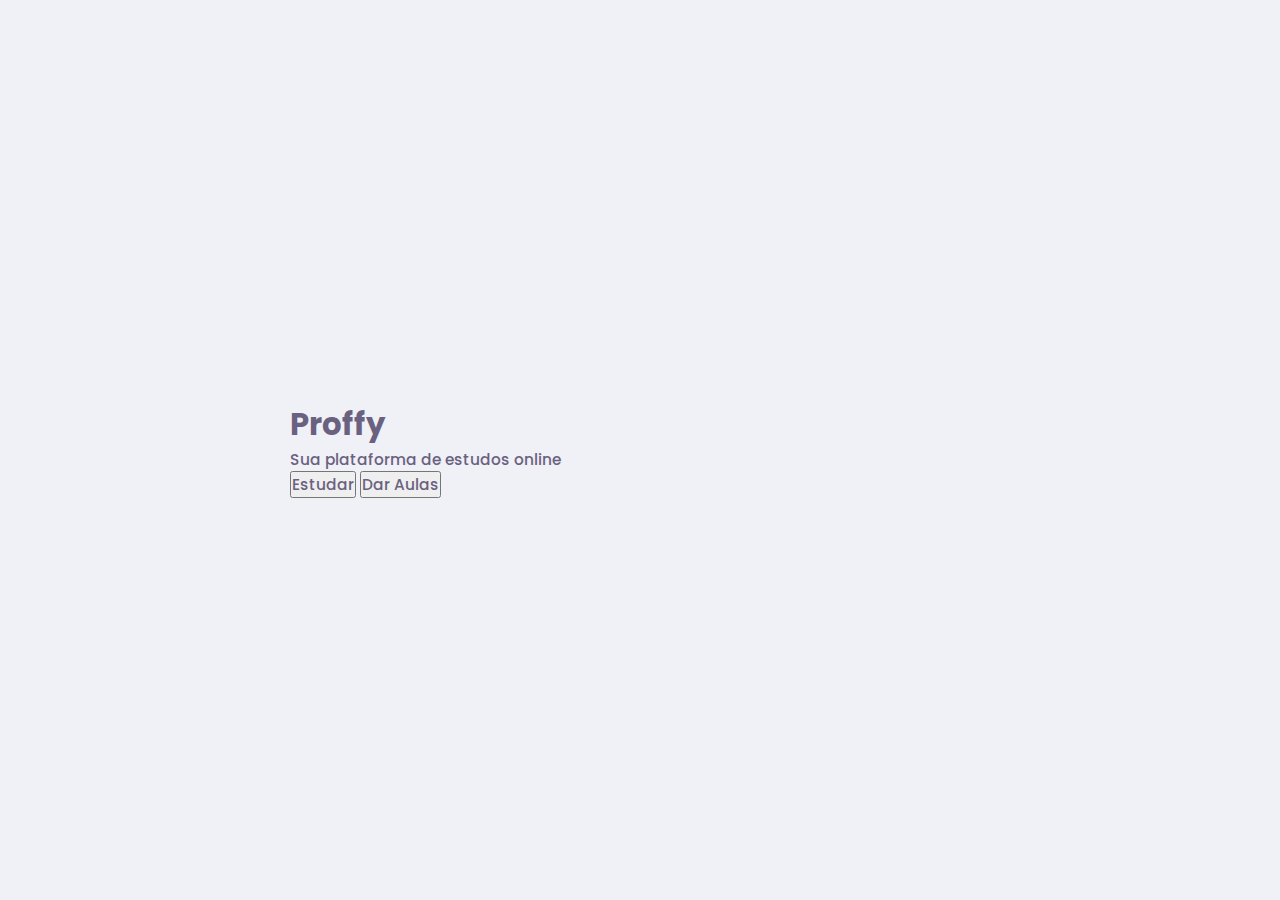
==== index.html @ 9cc9e85f "Realizado estilização do css, não compreendi os conceitos" ====
<!DOCTYPE html>
<html lang="en">
<head>
    <meta charset="pt_br">
    <meta http-equiv="X-UA-Compatible" content="IE=edge">
    <meta name="viewport" content="width=device-width, initial-scale=1.0">
    <title>Proffy | Sua plataforma de estudos online</title>

    
    <link rel="stylesheet" href="style.css">


    <link href="https://fonts.googleapis.com/css2?family=Archivo:wght@400;700&amp;family=Poppins:wght@400;600&amp;display=swap" rel="stylesheet">





</head>
<body id="page-landing">
   
    <div id="container">
        <h1>Proffy</h1>

   

        <P> Sua plataforma de estudos online </P>

        


        <button>Estudar</button>
        <button>Dar Aulas</button>
    </div> 
  
    


</body>
</html>
---- style.css ----
/* CSS - Cascading StyleSheet */

 :root {
    --color-background: #f0f0f7;
    --color-primary-lighter: #9871F5;
    --color-primary-light: #916BEA;
    --color-primary: #8257E5;
    --color-primary-dark: #774DD6;
    --color-primary-darker: #6842C2;
    --color-secundary: #04D361;
    --color-secundary-dark: #04BF58;
    --color-title-in-primary: #FFFFFF;
    --color-text-in-primary: #D4C2FF;
    --color-text-title: #32264D;
    --color-text-complement: #9C98A6;
    --color-text-base: #6A6180;
    --color-line-in-white: #E6E6F0;
    --color-input-background: #F8F8FC;
    --color-button-text: #FFFFFF;
    --color-box-base: #FFFFFF;
    --color-box-footer: #FAFAFC;
    --color-small-info: #C1BCCC;


    font-size: 60%; /*controle das medidas rem */
} 


*{
    margin: 0;
    padding: 0;
    box-sizing: border-box;
}

html,
body {
    height: 100vh;
}


body {
    height: 100vh;
    background: var(--color-background);
    display: flex;
    align-items: center;
    justify-content: center;

}


body,
input,
button,
textarea {
    
    /*font: 500 1.6rem Poppins; */
    font-weight: 500;
    font-family: poppins;
    font-size: 1.6rem;
    color: var(--color-text-base);
}

#container {
    width: 90vw; 
    max-width: 700px;
    
}
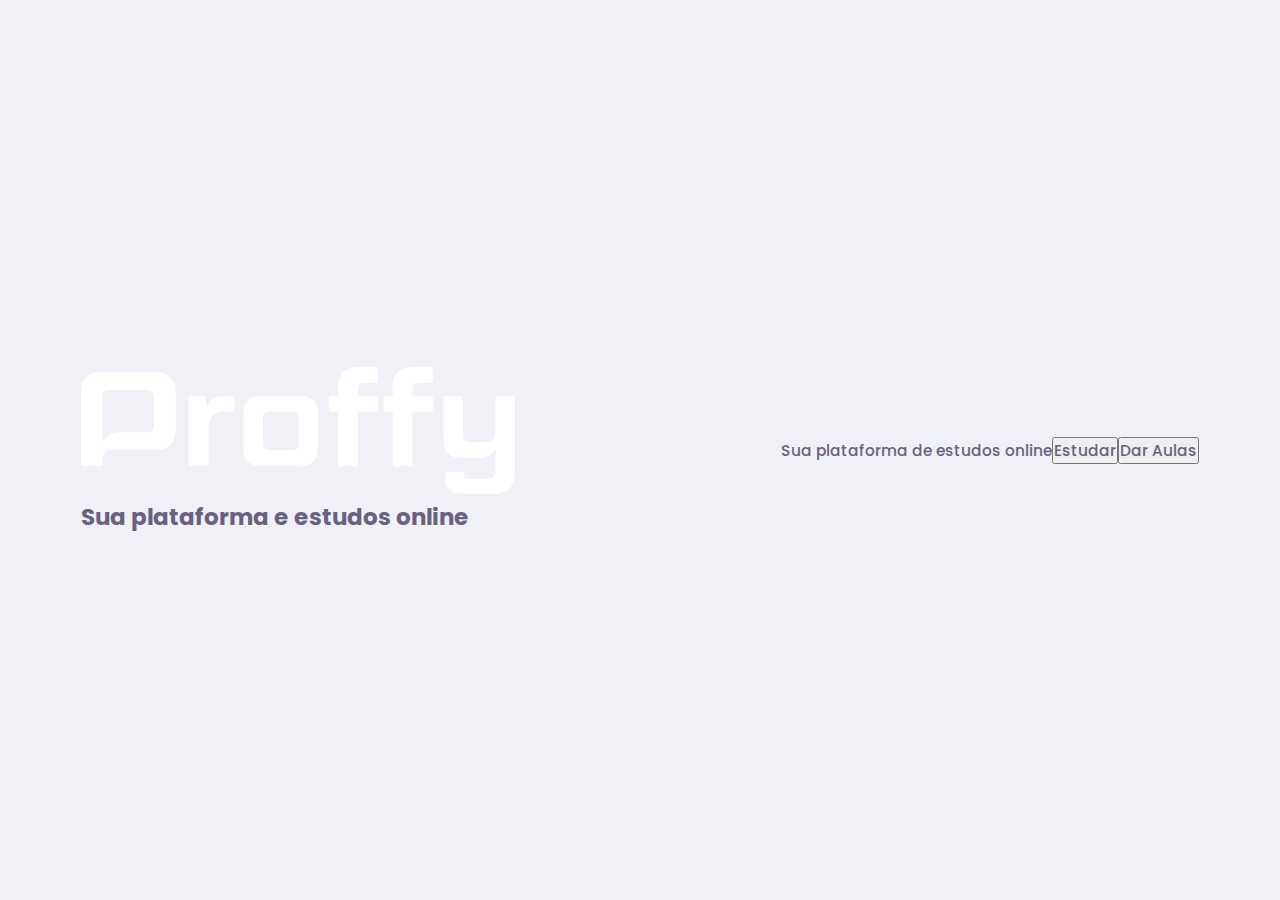
==== commit 0d86c4f6: "Introdução das imagens da interface" ====
--- a/index.html
+++ b/index.html
@@ -20,8 +20,10 @@
 <body id="page-landing">
    
     <div id="container">
-        <h1>Proffy</h1>
-
+        <div class="logo"></div>
+            <img src="images/logo.svg" alt="Proffy">
+            <h2>Sua plataforma e estudos online</h2>
+    </div>
    
 
         <P> Sua plataforma de estudos online </P>
--- a/style.css
+++ b/style.css
@@ -1,14 +1,14 @@
 /* CSS - Cascading StyleSheet */
 
- :root {
-    --color-background: #f0f0f7;
+:root {
+    --color-background: #F0F0F7;
     --color-primary-lighter: #9871F5;
     --color-primary-light: #916BEA;
     --color-primary: #8257E5;
     --color-primary-dark: #774DD6;
-    --color-primary-darker: #6842C2;
-    --color-secundary: #04D361;
-    --color-secundary-dark: #04BF58;
+    --color-primary-darker: #6842c2;
+    --color-secondary: #04D361;
+    --color-secondary-dark: #04BF58;
     --color-title-in-primary: #FFFFFF;
     --color-text-in-primary: #D4C2FF;
     --color-text-title: #32264D;
@@ -20,9 +20,7 @@
     --color-box-base: #FFFFFF;
     --color-box-footer: #FAFAFC;
     --color-small-info: #C1BCCC;
-
-
-    font-size: 60%; /*controle das medidas rem */
+    font-size: 60%; /* controle das medidas rem */
 } 
 
 
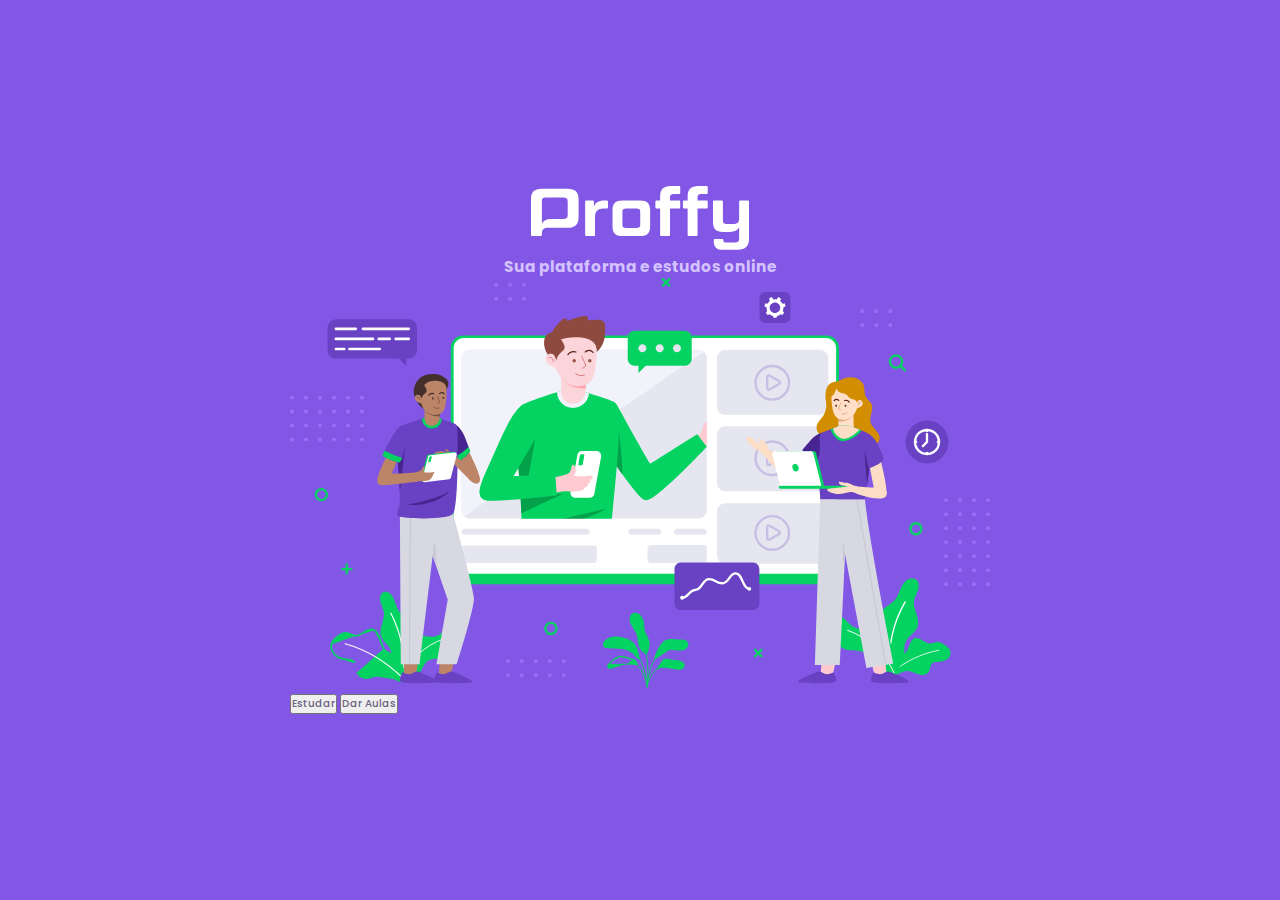
==== commit dd574c92: "Criação do page-landing e main.css, centralizando imagens na pagina" ====
--- a/index.html
+++ b/index.html
@@ -7,7 +7,8 @@
     <title>Proffy | Sua plataforma de estudos online</title>
 
     
-    <link rel="stylesheet" href="style.css">
+    <link rel="stylesheet" href="/styles/main.css">
+    <link rel="stylesheet" href="/styles/partials/page-landing.css">
 
 
     <link href="https://fonts.googleapis.com/css2?family=Archivo:wght@400;700&amp;family=Poppins:wght@400;600&amp;display=swap" rel="stylesheet">
@@ -20,15 +21,14 @@
 <body id="page-landing">
    
     <div id="container">
-        <div class="logo"></div>
-            <img src="images/logo.svg" alt="Proffy">
+        <div class="logo-container">
+            <img src="/images/logo.svg" alt="Proffy">
             <h2>Sua plataforma e estudos online</h2>
     </div>
    
 
-        <P> Sua plataforma de estudos online </P>
-
-        
+    <img class="hero-image" src="/images/landing.svg" alt="Plataforma de estudos">
+          
 
 
         <button>Estudar</button>
--- a/styles/main.css
+++ b/styles/main.css
@@ -0,0 +1,65 @@
+/* CSS - Cascading StyleSheet */
+
+:root {
+    --color-background: #F0F0F7;
+    --color-primary-lighter: #9871F5;
+    --color-primary-light: #916BEA;
+    --color-primary: #8257E5;
+    --color-primary-dark: #774DD6;
+    --color-primary-darker: #6842c2;
+    --color-secondary: #04D361;
+    --color-secondary-dark: #04BF58;
+    --color-title-in-primary: #FFFFFF;
+    --color-text-in-primary: #D4C2FF;
+    --color-text-title: #32264D;
+    --color-text-complement: #9C98A6;
+    --color-text-base: #6A6180;
+    --color-line-in-white: #E6E6F0;
+    --color-input-background: #F8F8FC;
+    --color-button-text: #FFFFFF;
+    --color-box-base: #FFFFFF;
+    --color-box-footer: #FAFAFC;
+    --color-small-info: #C1BCCC;
+    font-size: 60%; /* controle das medidas rem */
+} 
+
+
+*{
+    margin: 0;
+    padding: 0;
+    box-sizing: border-box;
+}
+
+html,
+body {
+    height: 100vh;
+}
+
+
+body {
+    height: 100vh;
+    background: var(--color-background);
+    display: flex;
+    align-items: center;
+    justify-content: center;
+
+}
+
+
+body,
+input,
+button,
+textarea {
+    
+    /*font: 500 1.6rem Poppins; */
+    font-weight: 500;
+    font-family: poppins;
+    font-size: 1.6rem;
+    color: var(--color-text-base);
+}
+
+#container {
+    width: 90vw; 
+    max-width: 700px;
+    
+}--- a/styles/partials/page-landing.css
+++ b/styles/partials/page-landing.css
@@ -0,0 +1,25 @@
+:root {
+    font-size: 40%;
+}
+
+
+#page-landing {
+    background: var(--color-primary);
+
+}
+
+#page-landing #container {
+    color: var(--color-text-in-primary);
+}
+
+.logo-container img{
+    height: 10rem;
+}
+
+.logo-container {
+    text-align: center;
+}
+
+.hero-image {
+    width: 100%;
+}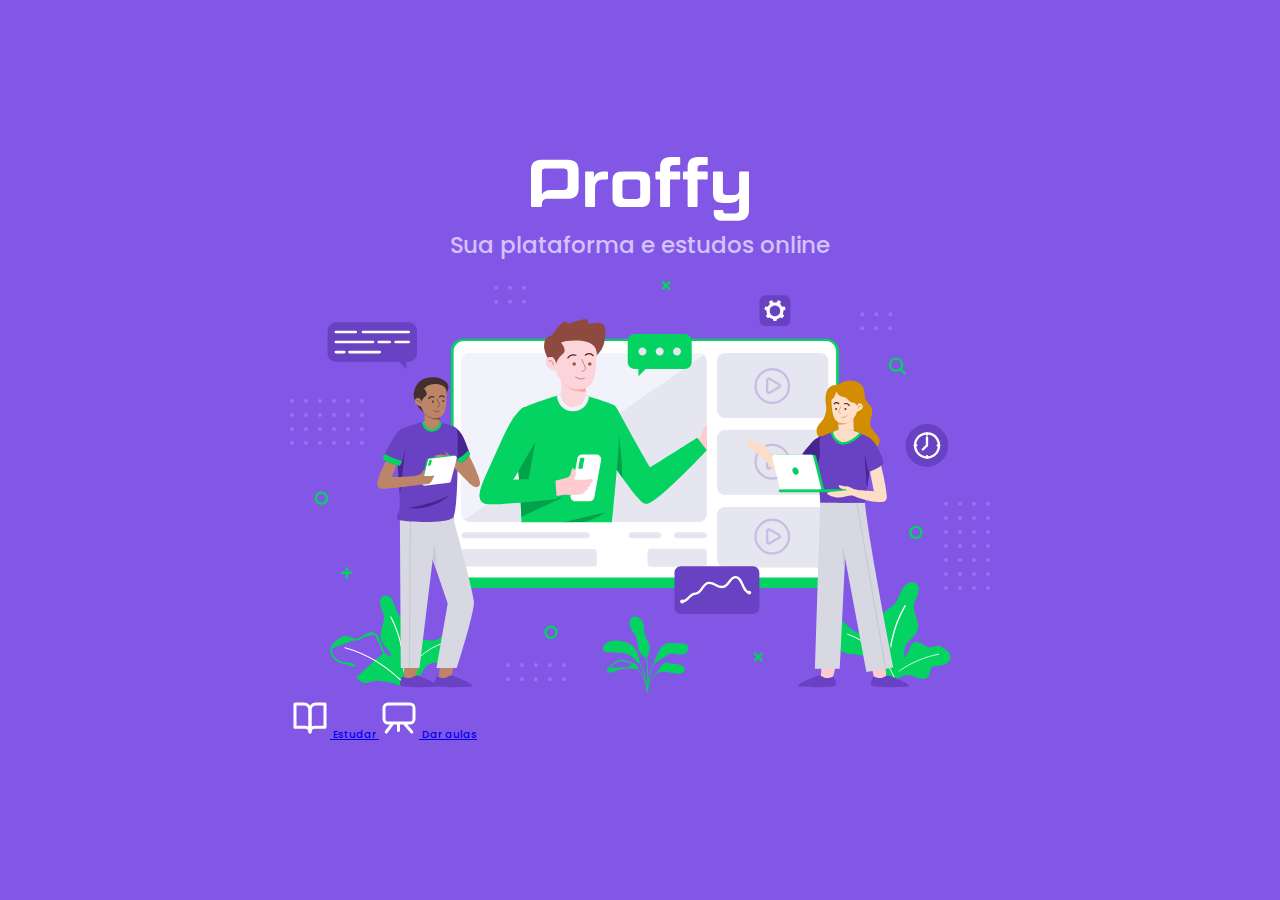
==== commit c564a046: "Criado e incluindo bottuns para seleção de usuário, dar aulas e estudar" ====
--- a/index.html
+++ b/index.html
@@ -31,8 +31,19 @@
           
 
 
-        <button>Estudar</button>
-        <button>Dar Aulas</button>
+        <div class="buttons-containe">
+            <a href="study" href="/study.html">
+            <img src="/images/icons/study.svg" alt="Estudar">
+            Estudar
+            </a>
+            <a href="give-classes" href="/give-classes.html">
+                <img src="/images/icons/give-classes.svg" alt="Dar aulas">
+                Dar aulas
+                </a>
+            
+        </div>
+
+
     </div> 
   
     
--- a/styles/partials/page-landing.css
+++ b/styles/partials/page-landing.css
@@ -18,6 +18,14 @@
 
 .logo-container {
     text-align: center;
+    margin-bottom: 3.2rem;
+}
+
+.logo-container h2 {
+    font-weight: 500;
+    font-size: 3.6rem;
+    line-height: 4.6rem;
+    margin-top: 0.8rem;
 }
 
 .hero-image {
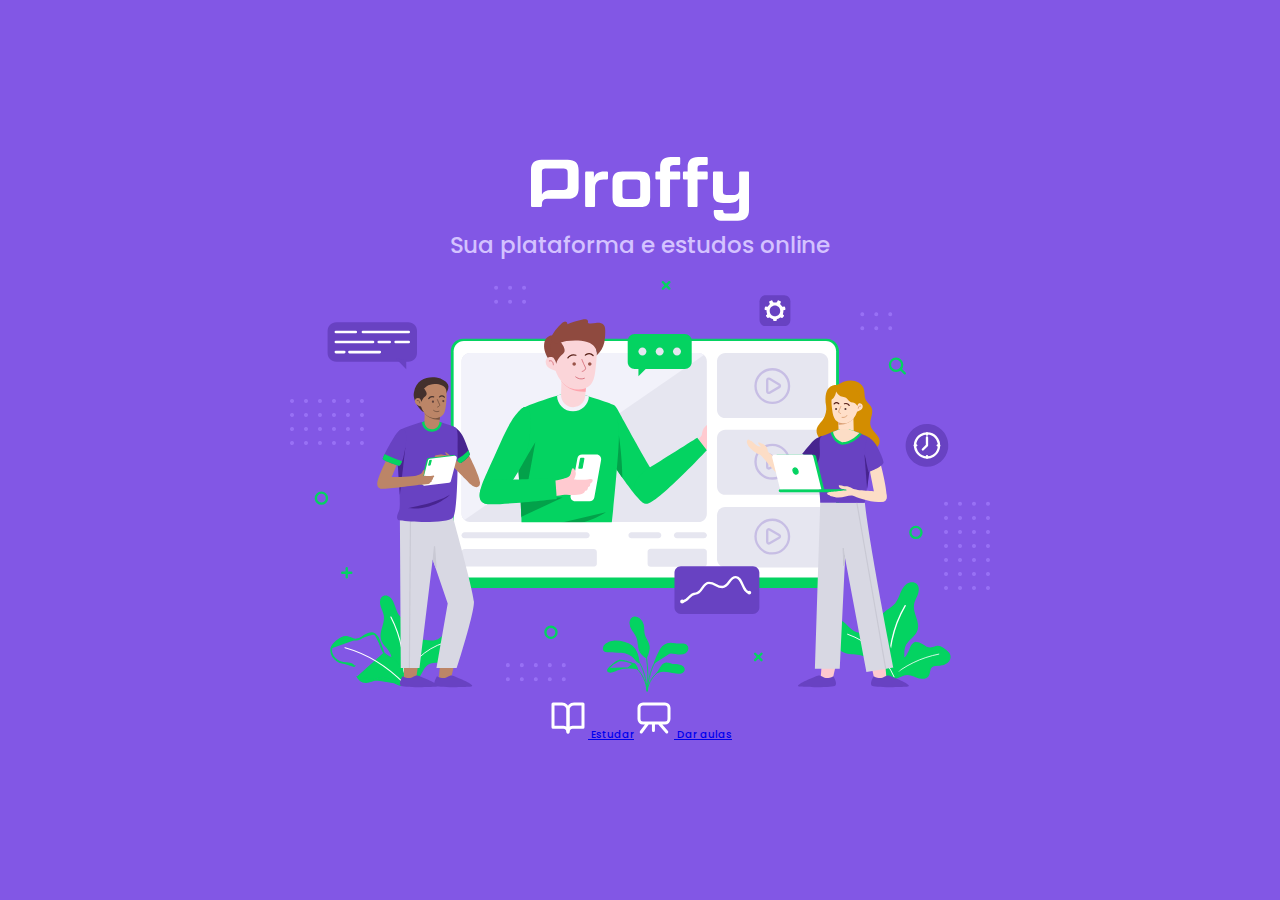
==== commit 50f50e95: "Incluindo e alterando meus buttons-container" ====
--- a/index.html
+++ b/index.html
@@ -31,19 +31,16 @@
           
 
 
-        <div class="buttons-containe">
-            <a href="study" href="/study.html">
+        <div class="buttons-container">
+            <a class="study" href="/study.html">
             <img src="/images/icons/study.svg" alt="Estudar">
             Estudar
             </a>
-            <a href="give-classes" href="/give-classes.html">
+            <a class="give-classes" href="/give-classes.html">
                 <img src="/images/icons/give-classes.svg" alt="Dar aulas">
                 Dar aulas
-                </a>
-            
+            </a>            
         </div>
-
-
     </div> 
   
     
--- a/styles/partials/page-landing.css
+++ b/styles/partials/page-landing.css
@@ -30,4 +30,9 @@
 
 .hero-image {
     width: 100%;
+}
+
+.buttons-container {
+    display: flex;
+    justify-content: center;
 }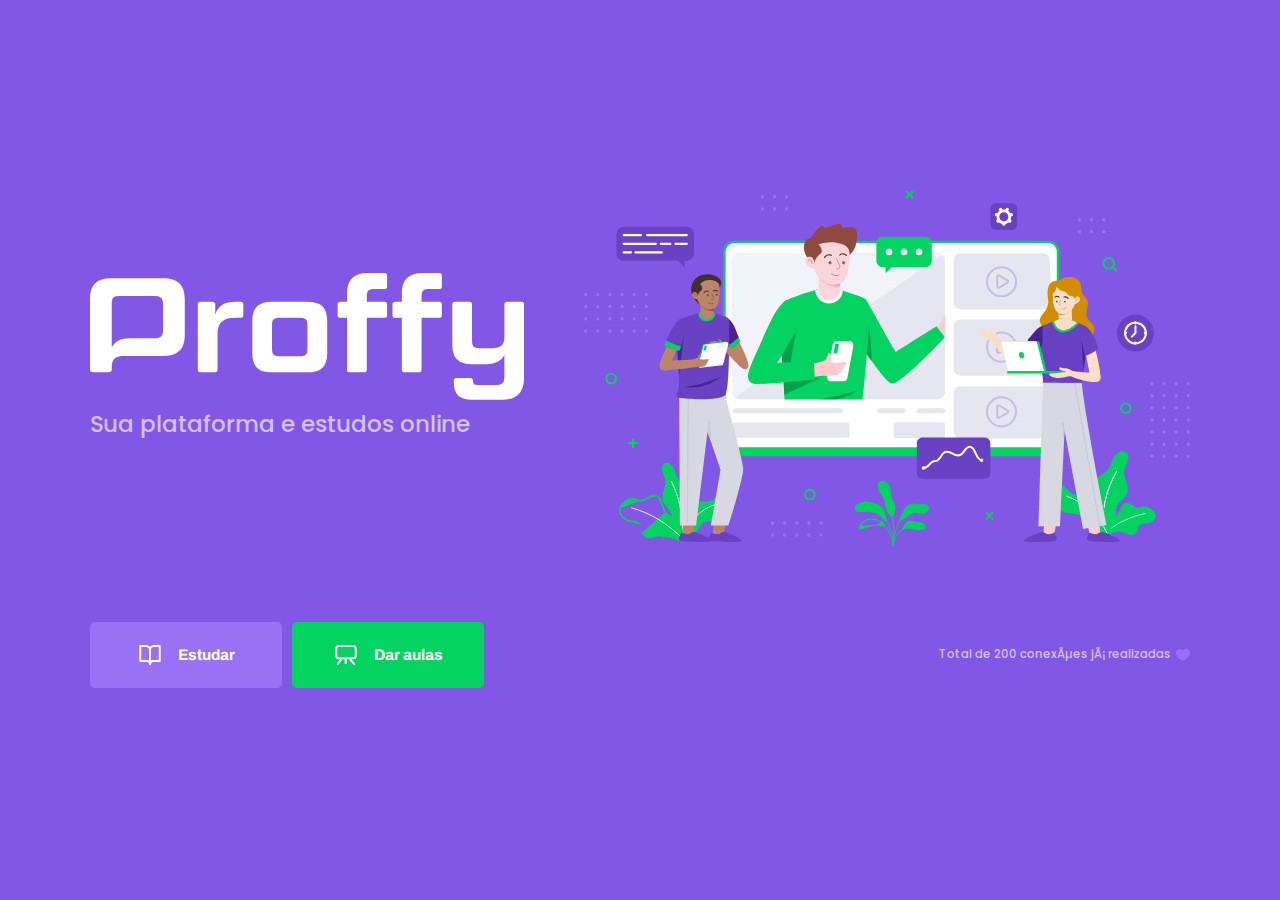
==== commit 9674d53e: "Alteração nos px da tela" ====
--- a/index.html
+++ b/index.html
@@ -41,6 +41,15 @@
                 Dar aulas
             </a>            
         </div>
+
+
+        <p class="total-connections">
+            Total de 200 conexões já realizadas
+            <img src="/images/icons/purple-heart.svg" alt=" Coração Roxo">
+        </p>
+
+
+
     </div> 
   
     
--- a/styles/partials/page-landing.css
+++ b/styles/partials/page-landing.css
@@ -35,4 +35,98 @@
 .buttons-container {
     display: flex;
     justify-content: center;
-}+    margin: 3.2rem 0;
+}
+
+.buttons-container a {
+    width: 30rem;
+    height: 10.4rem;
+
+    border-radius: 0.8rem;
+    margin-right: 1.6rem;
+
+    font: 700 2.4rem Archivo;
+
+    display: flex;
+    align-items: center;
+    justify-content: center;
+
+    text-decoration: none;
+    
+    transition: background 0.2s;
+
+    color: var(--color-button-text);
+
+}
+
+.buttons-container a img {
+    width: 4rem;
+    margin-right: 2.4rem;
+}
+
+.buttons-container a.study {
+    background: var(--color-primary-lighter);
+}
+
+.buttons-container a.study:hover {
+    background: var(--color-primary-light);
+
+}
+
+.buttons-container a.give-classes {
+    background: var(--color-secondary);
+    margin-right: 0;
+
+}
+
+.buttons-container a.give-classes:hover {
+    background: var(--color-secondary-dark);
+}
+
+.total-connections {
+    font-size: 1.8rem;
+
+    display: flex;
+    align-items: center;
+    justify-content: center;
+}
+
+.total-connections img {
+    margin-left: 0.8rem;
+}
+
+@media (min-width: 1100px) {
+    #page-landing #container {
+        max-width: 1100px;
+        display: grid;
+        grid-template-columns: 2fr 1fr 2fr;
+        grid-template-rows: 350px 1fr;
+        grid-template-areas: 
+        "proffy image image"
+        "button button texting";
+        gap: 60px;
+
+}
+
+.logo-container {
+    grid-area: proffy;
+    text-align: initial;
+    align-self: center;
+}
+
+.logo-container img {
+    height: 100%;
+}
+
+.hero-image {
+    grid-area: image;
+}
+.buttons-container {
+    grid-area: button;
+    justify-content: flex-start;
+
+}
+.total-connections {
+    grid-area: texting;
+    justify-self: end;
+}
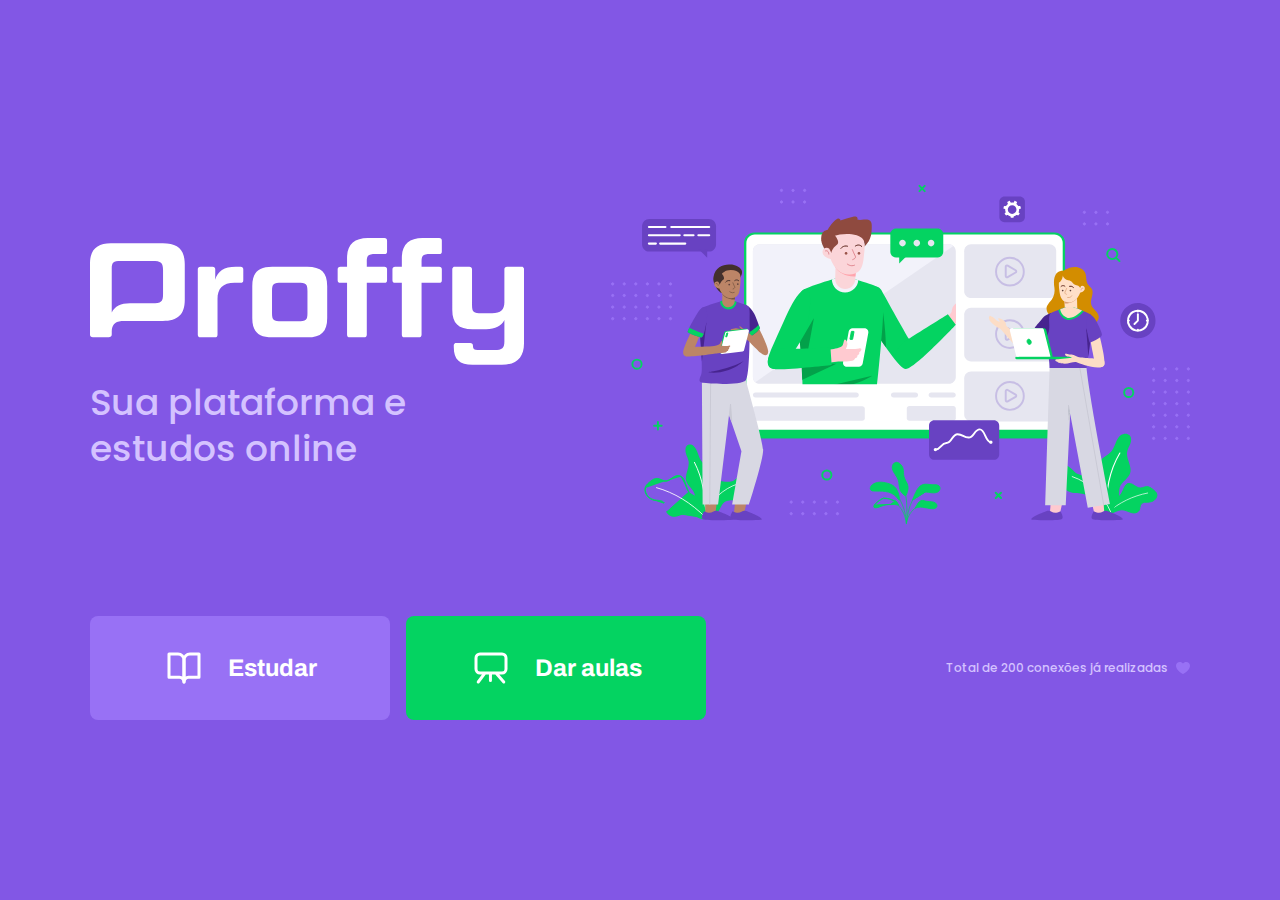
==== commit 43398b59: "Decidir iniciar todas programcao do study.html novamente. Não encontro correção para meu problema do" ====
--- a/index.html
+++ b/index.html
@@ -1,8 +1,7 @@
 <!DOCTYPE html>
-<html lang="en">
+<html lang="pt_br">
 <head>
-    <meta charset="pt_br">
-    <meta http-equiv="X-UA-Compatible" content="IE=edge">
+    <meta charset="UTF-8">
     <meta name="viewport" content="width=device-width, initial-scale=1.0">
     <title>Proffy | Sua plataforma de estudos online</title>
 
--- a/styles/main.css
+++ b/styles/main.css
@@ -62,4 +62,10 @@
     width: 90vw; 
     max-width: 700px;
     
+}
+
+@media (min-width: 700px) {
+    :root {
+        font-size: 62.5%; /* todo 1rem vai ser relativo ao 10px */
+    }
 }--- a/styles/partials/page-landing.css
+++ b/styles/partials/page-landing.css
@@ -1,8 +1,3 @@
-:root {
-    font-size: 40%;
-}
-
-
 #page-landing {
     background: var(--color-primary);
 
@@ -95,6 +90,14 @@
     margin-left: 0.8rem;
 }
 
+
+@media (max-width: 699px){
+    :root {
+        font-size: 40%; /*modificar as medidas rem */
+    }
+}
+
+
 @media (min-width: 1100px) {
     #page-landing #container {
         max-width: 1100px;
@@ -104,7 +107,8 @@
         grid-template-areas: 
         "proffy image image"
         "button button texting";
-        gap: 60px;
+        column-gap: 87px;
+        row-gap: 86px;
 
 }
 
@@ -112,21 +116,26 @@
     grid-area: proffy;
     text-align: initial;
     align-self: center;
+    margin: 0;
 }
 
 .logo-container img {
-    height: 100%;
+    height: 127px;
 }
 
 .hero-image {
     grid-area: image;
+    height: 350px;
 }
 .buttons-container {
     grid-area: button;
     justify-content: flex-start;
+    margin: 0;
 
 }
 .total-connections {
     grid-area: texting;
     justify-self: end;
+    font-size: 1.2rem;
+
 }
